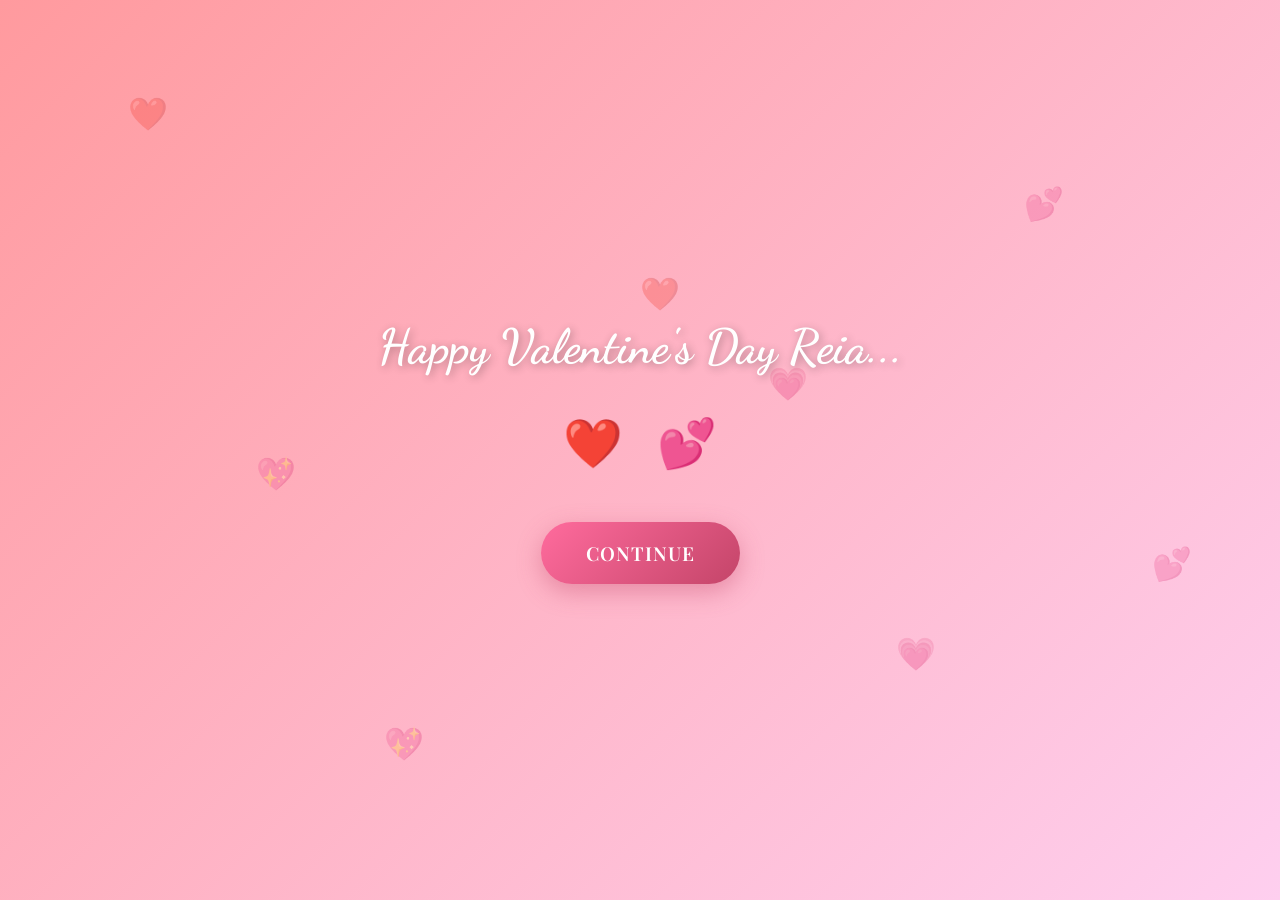
==== index.html @ 2f492c15 "Add files via upload" ====
<!DOCTYPE html>
<html lang="en">
<head>
    <meta charset="UTF-8">
    <meta name="viewport" content="width=device-width, initial-scale=1.0">
    <title>Happy Valentine's Day Reia ❤️</title>
    <link rel="preconnect" href="https://fonts.googleapis.com">
    <link rel="preconnect" href="https://fonts.gstatic.com" crossorigin>
    <link href="https://fonts.googleapis.com/css2?family=Dancing+Script:wght@400;500;600;700&family=Playfair+Display:wght@400;500;600;700&display=swap" rel="stylesheet">
    <link rel="stylesheet" href="style.css">
</head>
<body>
    <!-- First Page - Greeting -->
    <div id="greeting-page" class="page active">
        <div class="container">
            <div class="hearts-background">
                <div class="heart">❤️</div>
                <div class="heart">💕</div>
                <div class="heart">💖</div>
                <div class="heart">💗</div>
                <div class="heart">❤️</div>
                <div class="heart">💕</div>
                <div class="heart">💖</div>
                <div class="heart">💗</div>
            </div>
            <h1 class="greeting-title">Happy Valentine's Day Reia...</h1>
            <div class="hearts-display">
                <span class="heart-icon">❤️</span>
                <span class="heart-icon">💕</span>
            </div>
            <button id="continue-btn" class="continue-button">Continue</button>
        </div>
    </div>

    <!-- Second Page - Message -->
    <div id="message-page" class="page">
        <div class="message-container">
            <div class="hearts-background-message">
                <div class="floating-heart">❤️</div>
                <div class="floating-heart">💕</div>
                <div class="floating-heart">💖</div>
                <div class="floating-heart">💗</div>
                <div class="floating-heart">❤️</div>
                <div class="floating-heart">💕</div>
                <div class="floating-heart">💖</div>
                <div class="floating-heart">💗</div>
                <div class="floating-heart">❤️</div>
                <div class="floating-heart">💕</div>
            </div>
            <div class="message-content">
                <h2 class="message-title">Dear Reia,</h2>
                <p class="message-text">
                    When I first saw you in gov, I instantly fell in love with your personality, passion, style and your overwhelming beauty. As I admired you more and more, I was struck with heartbreaking news to find out you had someone. It tore me apart and sent me spirling into bad decisions. When I dm'd you, I thought I had no chance, but I had little to lose, I knew you were the person I wanted and even if you ghosted me my shot would have been worth it. But you didn't, even though we took a break from chatting, you didn't escape my mind. Everytime I saw you walking without me I regretted not finding you sooner, having you by my side sooner. When we started talking again, it was as if we had been best friends our whole lives. We talked so easily, we snapped quickly, and we slowly fell for eachother despite your efforts not to go into a relationship. Against all odds, I finally had who I've called from the beginning of the year, the person I liked so much, actually liked me back. I flexed to every person how I called you since the day I met you and I gained so much hope for a future with you. Happy Valentine's Day baby... XOXO Your Man
                </p>
            </div>
        </div>
    </div>

    <script src="script.js"></script>
</body>
</html>
---- style.css ----
* {
    margin: 0;
    padding: 0;
    box-sizing: border-box;
}

body {
    font-family: 'Playfair Display', serif;
    background: linear-gradient(135deg, #ff9a9e 0%, #fecfef 25%, #fecfef 50%, #ffc3e1 75%, #ff9a9e 100%);
    background-size: 400% 400%;
    animation: gradientShift 15s ease infinite;
    min-height: 100vh;
    overflow-x: hidden;
    position: relative;
}

@keyframes gradientShift {
    0% { background-position: 0% 50%; }
    50% { background-position: 100% 50%; }
    100% { background-position: 0% 50%; }
}

.page {
    display: none;
    min-height: 100vh;
    width: 100%;
    position: relative;
}

.page.active {
    display: flex;
    align-items: center;
    justify-content: center;
    padding: 20px;
}

/* Greeting Page Styles */
#greeting-page {
    flex-direction: column;
}

.container {
    text-align: center;
    z-index: 10;
    position: relative;
    max-width: 90%;
}

.hearts-background {
    position: fixed;
    top: 0;
    left: 0;
    width: 100%;
    height: 100%;
    pointer-events: none;
    z-index: 1;
}

.hearts-background .heart {
    position: absolute;
    font-size: 2rem;
    opacity: 0.3;
    animation: float 6s ease-in-out infinite;
}

.hearts-background .heart:nth-child(1) { top: 10%; left: 10%; animation-delay: 0s; }
.hearts-background .heart:nth-child(2) { top: 20%; left: 80%; animation-delay: 1s; }
.hearts-background .heart:nth-child(3) { top: 50%; left: 20%; animation-delay: 2s; }
.hearts-background .heart:nth-child(4) { top: 70%; left: 70%; animation-delay: 3s; }
.hearts-background .heart:nth-child(5) { top: 30%; left: 50%; animation-delay: 4s; }
.hearts-background .heart:nth-child(6) { top: 60%; left: 90%; animation-delay: 5s; }
.hearts-background .heart:nth-child(7) { top: 80%; left: 30%; animation-delay: 1.5s; }
.hearts-background .heart:nth-child(8) { top: 40%; left: 60%; animation-delay: 2.5s; }

@keyframes float {
    0%, 100% { transform: translateY(0) rotate(0deg); }
    50% { transform: translateY(-20px) rotate(10deg); }
}

.greeting-title {
    font-family: 'Dancing Script', cursive;
    font-size: 3rem;
    color: #fff;
    text-shadow: 2px 2px 8px rgba(0, 0, 0, 0.3);
    margin-bottom: 30px;
    animation: fadeInUp 1s ease-out;
    font-weight: 700;
    line-height: 1.3;
}

.hearts-display {
    margin: 30px 0;
    animation: fadeInUp 1.2s ease-out;
}

.heart-icon {
    font-size: 3rem;
    margin: 0 15px;
    display: inline-block;
    animation: pulse 2s ease-in-out infinite;
}

.heart-icon:nth-child(2) {
    animation-delay: 0.5s;
}

@keyframes pulse {
    0%, 100% { transform: scale(1); }
    50% { transform: scale(1.2); }
}

.continue-button {
    font-family: 'Playfair Display', serif;
    background: linear-gradient(135deg, #ff6b9d 0%, #c44569 100%);
    color: white;
    border: none;
    padding: 18px 45px;
    font-size: 1.2rem;
    border-radius: 50px;
    cursor: pointer;
    box-shadow: 0 8px 25px rgba(196, 69, 105, 0.4);
    transition: all 0.3s ease;
    font-weight: 600;
    letter-spacing: 1px;
    text-transform: uppercase;
    animation: fadeInUp 1.4s ease-out;
    margin-top: 20px;
}

.continue-button:hover {
    transform: translateY(-3px);
    box-shadow: 0 12px 35px rgba(196, 69, 105, 0.6);
}

.continue-button:active {
    transform: translateY(-1px);
}

@keyframes fadeInUp {
    from {
        opacity: 0;
        transform: translateY(30px);
    }
    to {
        opacity: 1;
        transform: translateY(0);
    }
}

/* Message Page Styles */
#message-page {
    flex-direction: column;
    justify-content: center;
    align-items: center;
}

.message-container {
    max-width: 90%;
    width: 100%;
    max-width: 600px;
    position: relative;
    z-index: 10;
    animation: fadeIn 0.8s ease-out;
}

@keyframes fadeIn {
    from { opacity: 0; }
    to { opacity: 1; }
}

.hearts-background-message {
    position: fixed;
    top: 0;
    left: 0;
    width: 100%;
    height: 100%;
    pointer-events: none;
    z-index: 1;
    overflow: hidden;
}

.floating-heart {
    position: absolute;
    font-size: 2.5rem;
    opacity: 0.25;
    animation: floatAround 8s ease-in-out infinite;
}

.floating-heart:nth-child(1) { top: 5%; left: 5%; animation-delay: 0s; }
.floating-heart:nth-child(2) { top: 15%; left: 85%; animation-delay: 1s; }
.floating-heart:nth-child(3) { top: 25%; left: 15%; animation-delay: 2s; }
.floating-heart:nth-child(4) { top: 45%; left: 75%; animation-delay: 3s; }
.floating-heart:nth-child(5) { top: 55%; left: 10%; animation-delay: 4s; }
.floating-heart:nth-child(6) { top: 65%; left: 80%; animation-delay: 5s; }
.floating-heart:nth-child(7) { top: 75%; left: 25%; animation-delay: 1.5s; }
.floating-heart:nth-child(8) { top: 85%; left: 60%; animation-delay: 2.5s; }
.floating-heart:nth-child(9) { top: 35%; left: 50%; animation-delay: 3.5s; }
.floating-heart:nth-child(10) { top: 95%; left: 40%; animation-delay: 4.5s; }

@keyframes floatAround {
    0%, 100% { transform: translate(0, 0) rotate(0deg); }
    25% { transform: translate(20px, -30px) rotate(90deg); }
    50% { transform: translate(-15px, -50px) rotate(180deg); }
    75% { transform: translate(25px, -20px) rotate(270deg); }
}

.message-content {
    background: rgba(255, 228, 240, 0.95);
    backdrop-filter: blur(10px);
    border-radius: 25px;
    padding: 35px 30px;
    box-shadow: 0 20px 60px rgba(196, 69, 105, 0.3);
    border: 1px solid rgba(255, 192, 203, 0.5);
}

.message-title {
    font-family: 'Dancing Script', cursive;
    font-size: 2.5rem;
    color: #c44569;
    margin-bottom: 25px;
    text-align: center;
    font-weight: 700;
}

.message-text {
    font-family: 'Playfair Display', serif;
    font-size: 1.15rem;
    line-height: 1.9;
    color: #4a2c2a;
    text-align: justify;
    font-weight: 400;
}

/* Mobile Responsive */
@media (max-width: 768px) {
    .greeting-title {
        font-size: 2.5rem;
    }
    
    .heart-icon {
        font-size: 2.5rem;
        margin: 0 10px;
    }
    
    .continue-button {
        padding: 15px 35px;
        font-size: 1rem;
    }
    
    .message-content {
        padding: 25px 20px;
        border-radius: 20px;
    }
    
    .message-title {
        font-size: 2rem;
    }
    
    .message-text {
        font-size: 1rem;
        line-height: 1.7;
    }
    
    .hearts-background .heart,
    .floating-heart {
        font-size: 1.8rem;
    }
}

@media (max-width: 480px) {
    .greeting-title {
        font-size: 2rem;
    }
    
    .heart-icon {
        font-size: 2rem;
        margin: 0 8px;
    }
    
    .continue-button {
        padding: 14px 30px;
        font-size: 0.95rem;
    }
    
    .message-content {
        padding: 20px 18px;
    }
    
    .message-title {
        font-size: 1.8rem;
        margin-bottom: 20px;
    }
    
    .message-text {
        font-size: 0.95rem;
        line-height: 1.6;
    }
}
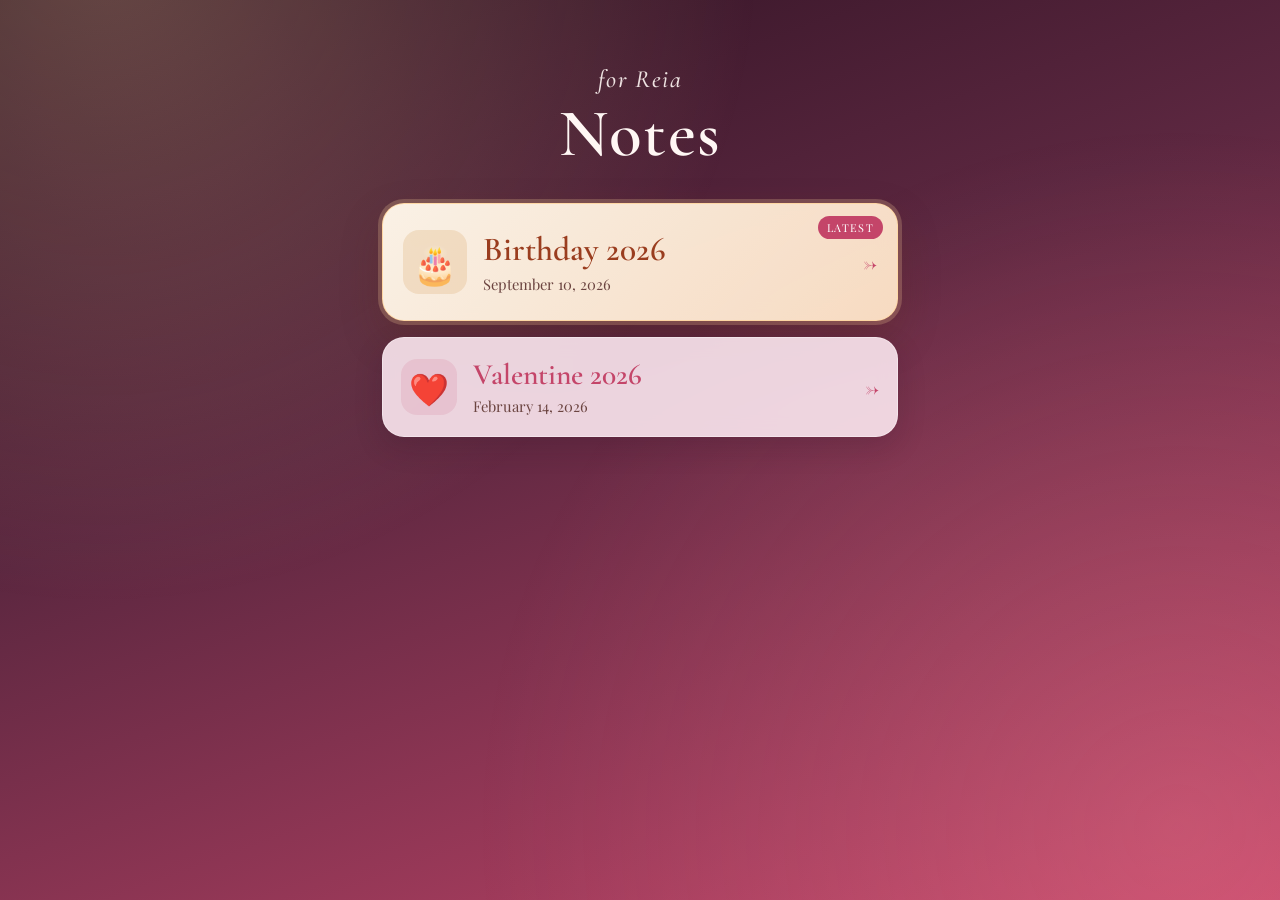
==== commit bc95036e: "Turn the site into a notes hub with Birthday 2026 and a cleaner folder layout. Co-authored-by: Curso" ====
--- a/index.html
+++ b/index.html
@@ -3,59 +3,21 @@
 <head>
     <meta charset="UTF-8">
     <meta name="viewport" content="width=device-width, initial-scale=1.0">
-    <title>Happy Valentine's Day Reia ❤️</title>
+    <title>Notes for Reia</title>
     <link rel="preconnect" href="https://fonts.googleapis.com">
     <link rel="preconnect" href="https://fonts.gstatic.com" crossorigin>
-    <link href="https://fonts.googleapis.com/css2?family=Dancing+Script:wght@400;500;600;700&family=Playfair+Display:wght@400;500;600;700&display=swap" rel="stylesheet">
-    <link rel="stylesheet" href="style.css">
+    <link href="https://fonts.googleapis.com/css2?family=Cormorant+Garamond:ital,wght@0,400;0,500;0,600;0,700;1,500;1,600&family=Playfair+Display:wght@400;500;600;700&display=swap" rel="stylesheet">
+    <link rel="stylesheet" href="hub/hub.css">
 </head>
 <body>
-    <!-- First Page - Greeting -->
-    <div id="greeting-page" class="page active">
-        <div class="container">
-            <div class="hearts-background">
-                <div class="heart">❤️</div>
-                <div class="heart">💕</div>
-                <div class="heart">💖</div>
-                <div class="heart">💗</div>
-                <div class="heart">❤️</div>
-                <div class="heart">💕</div>
-                <div class="heart">💖</div>
-                <div class="heart">💗</div>
-            </div>
-            <h1 class="greeting-title">Happy Valentine's Day Reia...</h1>
-            <div class="hearts-display">
-                <span class="heart-icon">❤️</span>
-                <span class="heart-icon">💕</span>
-            </div>
-            <button id="continue-btn" class="continue-button">Continue</button>
-        </div>
-    </div>
-
-    <!-- Second Page - Message -->
-    <div id="message-page" class="page">
-        <div class="message-container">
-            <div class="hearts-background-message">
-                <div class="floating-heart">❤️</div>
-                <div class="floating-heart">💕</div>
-                <div class="floating-heart">💖</div>
-                <div class="floating-heart">💗</div>
-                <div class="floating-heart">❤️</div>
-                <div class="floating-heart">💕</div>
-                <div class="floating-heart">💖</div>
-                <div class="floating-heart">💗</div>
-                <div class="floating-heart">❤️</div>
-                <div class="floating-heart">💕</div>
-            </div>
-            <div class="message-content">
-                <h2 class="message-title">Dear Reia,</h2>
-                <p class="message-text">
-                    When I first saw you in gov, I instantly fell in love with your personality, passion, style and your overwhelming beauty. As I admired you more and more, I was struck with heartbreaking news to find out you had someone. It tore me apart and sent me spirling into bad decisions. When I dm'd you, I thought I had no chance, but I had little to lose, I knew you were the person I wanted and even if you ghosted me my shot would have been worth it. But you didn't, even though we took a break from chatting, you didn't escape my mind. Everytime I saw you walking without me I regretted not finding you sooner, having you by my side sooner. When we started talking again, it was as if we had been best friends our whole lives. We talked so easily, we snapped quickly, and we slowly fell for eachother despite your efforts not to go into a relationship. Against all odds, I finally had who I've called from the beginning of the year, the person I liked so much, actually liked me back. I flexed to every person how I called you since the day I met you and I gained so much hope for a future with you. Happy Valentine's Day baby... XOXO Your Man
-                </p>
-            </div>
-        </div>
-    </div>
-
-    <script src="script.js"></script>
+    <div class="hub-glow" aria-hidden="true"></div>
+    <main class="hub">
+        <header class="hub-header">
+            <p class="hub-kicker">for Reia</p>
+            <h1>Notes</h1>
+        </header>
+        <ol id="notes-list" class="notes-list"></ol>
+    </main>
+    <script src="hub/hub.js"></script>
 </body>
 </html>
--- a/hub/hub.css
+++ b/hub/hub.css
@@ -0,0 +1,173 @@
+* {
+    margin: 0;
+    padding: 0;
+    box-sizing: border-box;
+}
+
+body {
+    font-family: "Playfair Display", serif;
+    min-height: 100vh;
+    color: #4a2c2a;
+    background: linear-gradient(160deg, #2a1020 0%, #5c2740 42%, #c44569 100%);
+    overflow-x: hidden;
+}
+
+.hub-glow {
+    position: fixed;
+    inset: -20%;
+    background:
+        radial-gradient(circle at 20% 10%, rgba(255, 214, 160, 0.28), transparent 36%),
+        radial-gradient(circle at 80% 80%, rgba(255, 154, 162, 0.22), transparent 40%);
+    pointer-events: none;
+}
+
+.hub {
+    position: relative;
+    z-index: 1;
+    max-width: 560px;
+    margin: 0 auto;
+    padding: 64px 22px 80px;
+}
+
+.hub-header {
+    text-align: center;
+    margin-bottom: 36px;
+    color: #fff7f4;
+}
+
+.hub-kicker {
+    font-family: "Cormorant Garamond", serif;
+    font-size: 1.55rem;
+    font-style: italic;
+    font-weight: 500;
+    letter-spacing: 0.06em;
+    opacity: 0.9;
+}
+
+.hub-header h1 {
+    font-family: "Cormorant Garamond", serif;
+    font-size: 4.2rem;
+    font-weight: 600;
+    line-height: 1;
+    margin: 6px 0 10px;
+    letter-spacing: 0.02em;
+}
+
+.notes-list {
+    list-style: none;
+    display: flex;
+    flex-direction: column;
+    gap: 16px;
+}
+
+.note-card {
+    position: relative;
+    display: flex;
+    align-items: center;
+    gap: 16px;
+    text-decoration: none;
+    color: inherit;
+    background: rgba(255, 236, 244, 0.88);
+    border: 1px solid rgba(255, 255, 255, 0.35);
+    border-radius: 22px;
+    padding: 20px 18px;
+    box-shadow: 0 10px 28px rgba(42, 16, 32, 0.18);
+    backdrop-filter: blur(10px);
+    transition: transform 0.25s ease, box-shadow 0.25s ease;
+}
+
+.note-card:hover {
+    transform: translateY(-3px);
+    box-shadow: 0 16px 36px rgba(42, 16, 32, 0.26);
+}
+
+.note-card.latest {
+    padding: 26px 20px;
+    background: linear-gradient(135deg, rgba(255, 248, 235, 0.97), rgba(255, 228, 200, 0.95));
+    border: 1px solid rgba(255, 214, 160, 0.9);
+    box-shadow:
+        0 0 0 4px rgba(255, 214, 160, 0.22),
+        0 18px 40px rgba(90, 40, 20, 0.28);
+}
+
+.latest-badge {
+    position: absolute;
+    top: 12px;
+    right: 14px;
+    font-size: 0.68rem;
+    letter-spacing: 0.12em;
+    text-transform: uppercase;
+    background: #c44569;
+    color: #fff;
+    border-radius: 999px;
+    padding: 4px 9px;
+    font-family: "Playfair Display", serif;
+}
+
+.note-emoji {
+    font-size: 2rem;
+    width: 56px;
+    height: 56px;
+    display: grid;
+    place-items: center;
+    border-radius: 16px;
+    background: rgba(196, 69, 105, 0.12);
+    flex-shrink: 0;
+}
+
+.note-card.latest .note-emoji {
+    background: rgba(196, 122, 40, 0.16);
+    font-size: 2.3rem;
+    width: 64px;
+    height: 64px;
+}
+
+.note-copy {
+    display: flex;
+    flex-direction: column;
+    gap: 4px;
+    min-width: 0;
+    flex: 1;
+}
+
+.note-title {
+    font-family: "Cormorant Garamond", serif;
+    font-size: 1.85rem;
+    font-weight: 600;
+    color: #c44569;
+    line-height: 1.15;
+}
+
+.note-card.latest .note-title {
+    font-size: 2.1rem;
+    color: #9a3d1f;
+}
+
+.note-meta {
+    font-size: 0.92rem;
+    color: #6b4440;
+}
+
+.note-arrow {
+    color: #c44569;
+    font-size: 1.3rem;
+    flex-shrink: 0;
+}
+
+@media (max-width: 480px) {
+    .hub {
+        padding-top: 48px;
+    }
+
+    .hub-header h1 {
+        font-size: 3.2rem;
+    }
+
+    .note-title {
+        font-size: 1.6rem;
+    }
+
+    .note-card.latest .note-title {
+        font-size: 1.8rem;
+    }
+}
